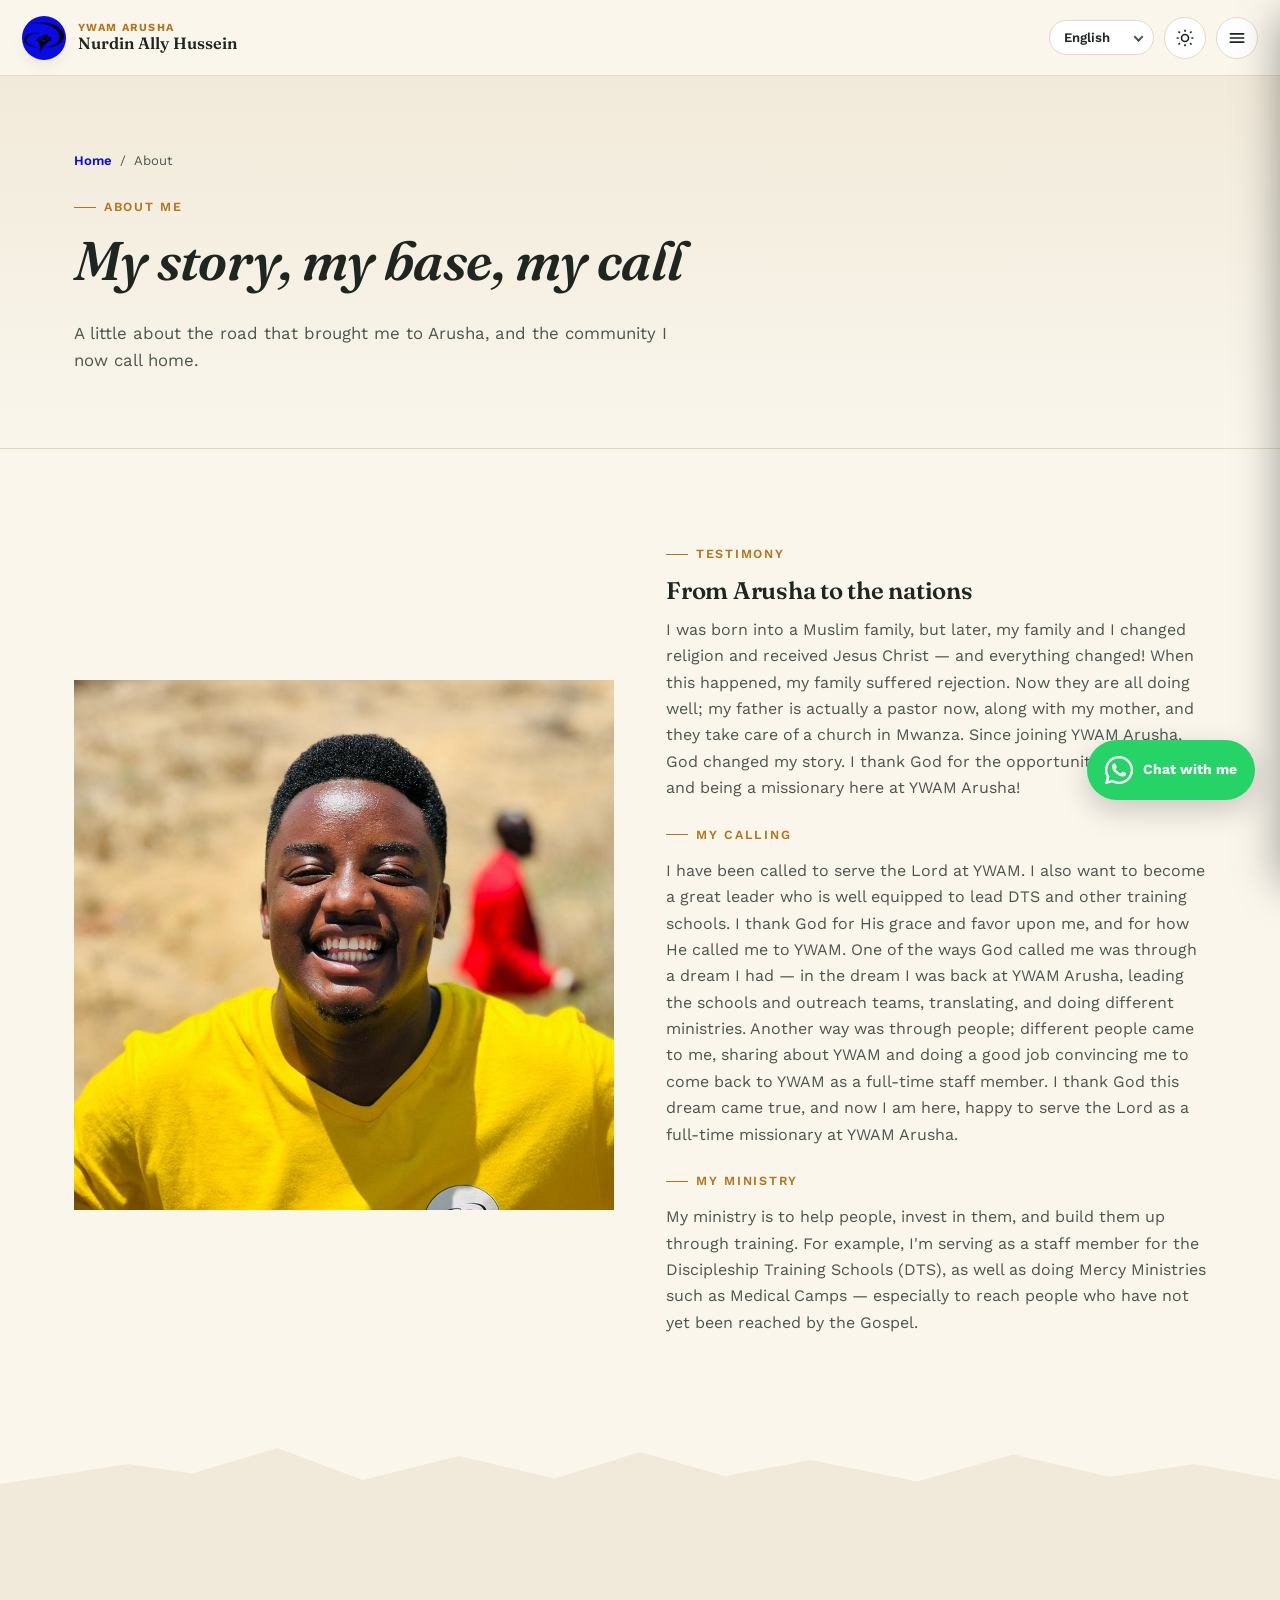
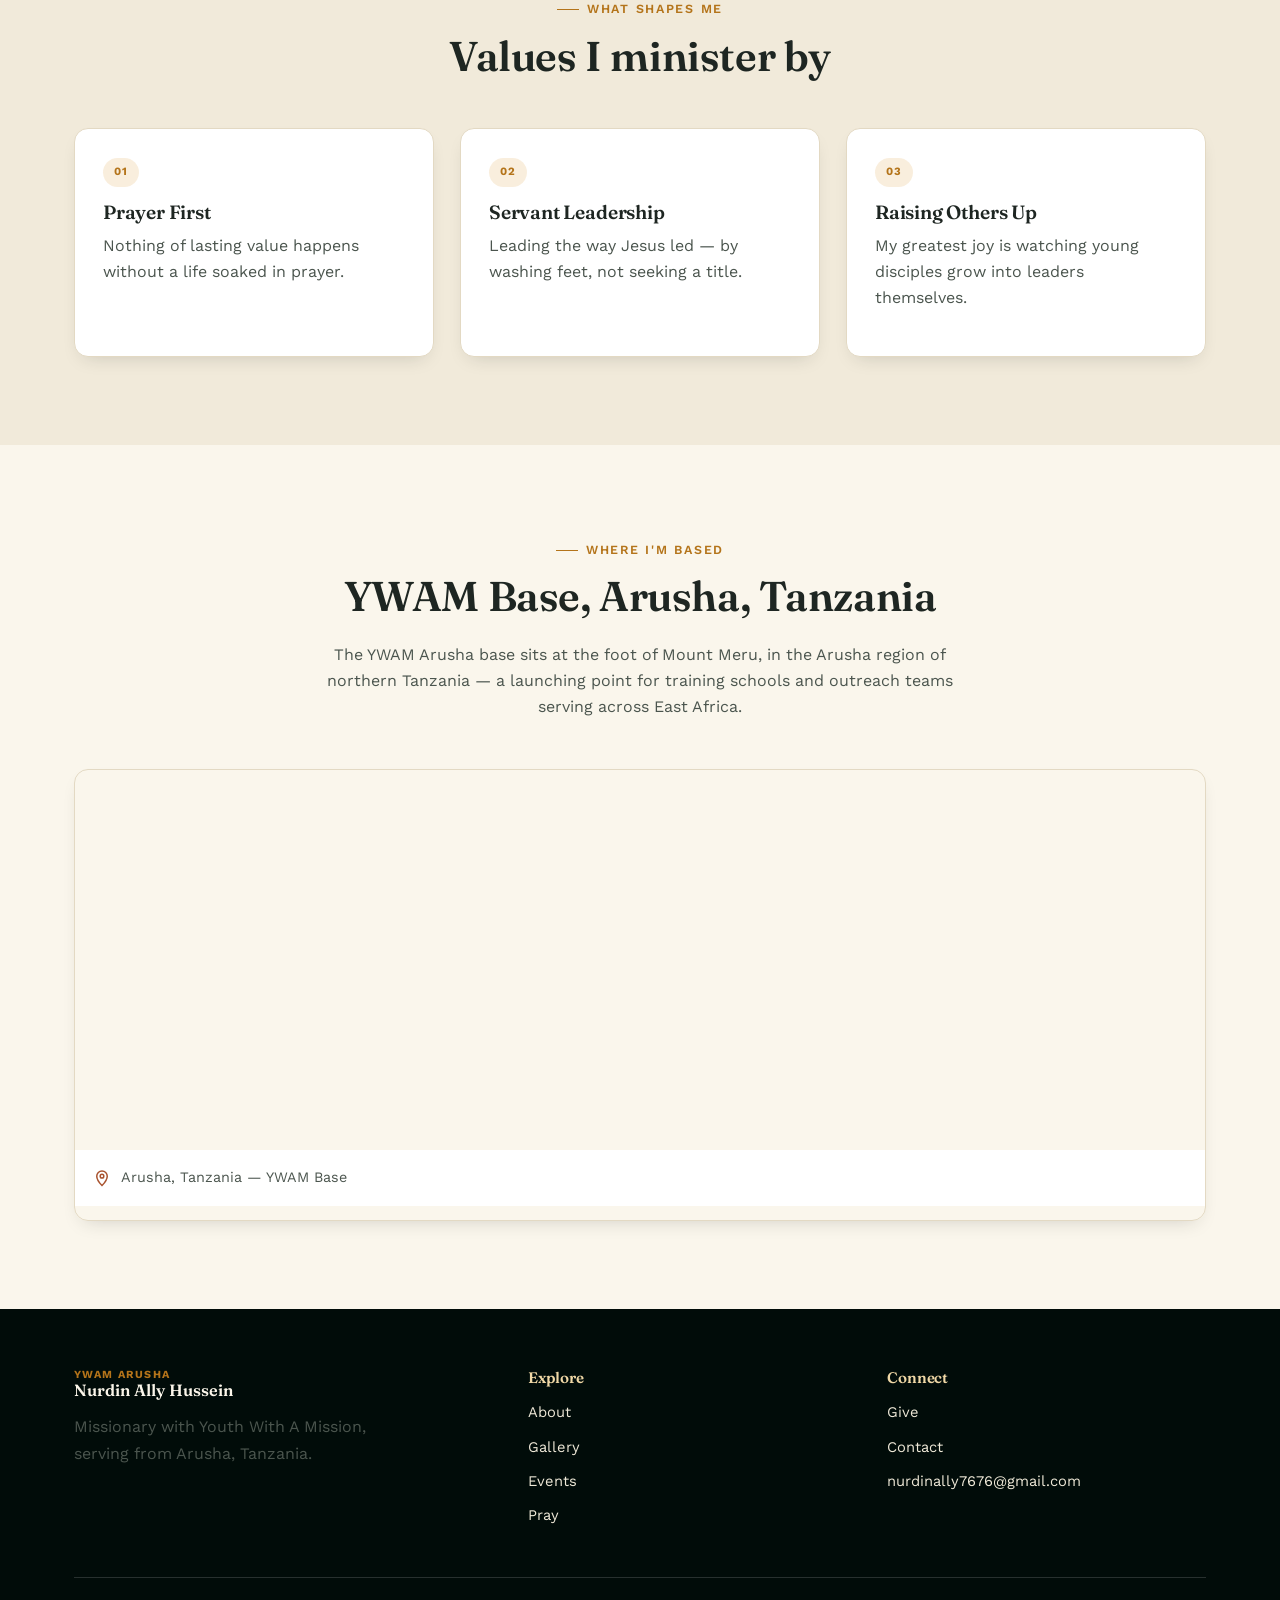
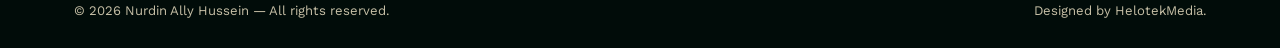
==== about.html @ 914a3eb5 "Add files via upload" ====
<!DOCTYPE html>
<html lang="en">
<head>
<meta charset="UTF-8" />
<meta name="viewport" content="width=device-width, initial-scale=1.0" />
<title>About | Nurdin Ally Hussein — YWAM Arusha</title>
<meta name="description" content="About Nurdin Ally Hussein — testimony, values, and the YWAM base in Arusha, Tanzania." />
<link rel="icon" href="data:image/svg+xml,<svg xmlns=%22http://www.w3.org/2000/svg%22 viewBox=%220 0 100 100%22><circle cx=%2250%22 cy=%2250%22 r=%2248%22 fill=%22%232F5D4F%22/></svg>">
<link rel="stylesheet" href="css/style.css" />
<link
    rel="stylesheet"
    href="https://cdnjs.cloudflare.com/ajax/libs/font-awesome/6.5.2/css/all.min.css"
/>
</head>
<body data-page="about">
<a href="#main" class="skip-link">Skip to content</a>

<header class="topbar">
  <div class="topbar__brand">
   <div class="topbar__logo">
    <img src="images/logo main.png" alt="YWAM Logo">
</div>
    <div class="topbar__brandtext">
      <span class="topbar__org" data-i18n="meta.org">YWAM Arusha</span>
      <span class="topbar__name">Nurdin Ally Hussein</span>
    </div>
  </div>
  <div class="topbar__actions">
    <div class="langselect">
      <select data-lang-select aria-label="Choose language">
        <option value="en">English</option>
        <option value="sw">Kiswahili</option>
        <option value="fr">Français</option>
        <option value="de">Deutsch</option>
        <option value="ko">한국어</option>
      </select>
    </div>
    <button class="iconbtn" data-theme-toggle type="button" aria-label="Toggle dark mode" aria-pressed="false">
      <svg class="icon-sun" viewBox="0 0 24 24" fill="none" stroke="currentColor" stroke-width="2"><circle cx="12" cy="12" r="4.2"/><path d="M12 2v2.4M12 19.6V22M4.2 4.2l1.7 1.7M18.1 18.1l1.7 1.7M2 12h2.4M19.6 12H22M4.2 19.8l1.7-1.7M18.1 5.9l1.7-1.7"/></svg>
      <svg class="icon-moon" viewBox="0 0 24 24" fill="none" stroke="currentColor" stroke-width="2"><path d="M20 14.5A8.5 8.5 0 1 1 9.5 4a6.8 6.8 0 0 0 10.5 10.5Z"/></svg>
    </button>
    <button class="iconbtn" data-drawer-open type="button" aria-label="Open menu">
      <svg viewBox="0 0 24 24" fill="none" stroke="currentColor" stroke-width="2" stroke-linecap="round"><path d="M4 7h16M4 12h16M4 17h16"/></svg>
    </button>
  </div>
</header>

<div class="overlay" data-overlay></div>
<nav class="drawer" data-drawer aria-label="Site navigation">
  <div class="drawer__head">
    <div class="topbar__brandtext">
      <span class="topbar__org" data-i18n="meta.org">YWAM Arusha</span>
      <span class="topbar__name">Nurdin Ally Hussein</span>
    </div>
    <button class="drawer__close" data-drawer-close type="button" aria-label="Close menu">
      <svg viewBox="0 0 24 24" fill="none" stroke="currentColor" stroke-width="2" stroke-linecap="round"><path d="M6 6l12 12M18 6L6 18"/></svg>
    </button>
  </div>
  <ul class="drawer__nav">
    <li><a href="index.html" data-nav-link="home"><span class="num">01</span><span data-i18n="nav.home">Home</span></a></li>
    <li><a href="about.html" data-nav-link="about"><span class="num">02</span><span data-i18n="nav.about">About</span></a></li>
    <li><a href="portfolio.html" data-nav-link="portfolio"><span class="num">03</span><span data-i18n="nav.portfolio">Gallery</span></a></li>
    <li><a href="events.html" data-nav-link="events"><span class="num">04</span><span data-i18n="nav.events">Events</span></a></li>
    <li><a href="pray.html" data-nav-link="pray"><span class="num">05</span><span data-i18n="nav.pray">Pray</span></a></li>
    <li><a href="give.html" data-nav-link="give"><span class="num">06</span><span data-i18n="nav.give">Give</span></a></li>
    <li><a href="contact.html" data-nav-link="contact"><span class="num">07</span><span data-i18n="nav.contact">Contact</span></a></li>
  </ul>
  <div class="drawer__foot">
    <p data-i18n="drawer.tagline">Youth With A Mission — Arusha, Tanzania</p>
    <div class="drawer__social">
      <a href="#" aria-label="Facebook"><svg viewBox="0 0 24 24" fill="none" stroke="currentColor" stroke-width="2"><path d="M15 8h-2a2 2 0 0 0-2 2v10M8 14h6"/></svg></a>
      <a href="#" aria-label="Instagram"><svg viewBox="0 0 24 24" fill="none" stroke="currentColor" stroke-width="2"><rect x="4" y="4" width="16" height="16" rx="4"/><circle cx="12" cy="12" r="3.5"/></svg></a>
      <a href="#" aria-label="YouTube"><svg viewBox="0 0 24 24" fill="none" stroke="currentColor" stroke-width="2"><rect x="3" y="6" width="18" height="12" rx="3"/><path d="M11 10l4 2-4 2z"/></svg></a>
    </div>
  </div>
</nav>

<main id="main">

  <section class="pagehero">
    <div class="container">
      <p class="crumbs"><a href="index.html" data-i18n="nav.home">Home</a> / <span data-i18n="nav.about">About</span></p>
      <p class="eyebrow" data-i18n="about.eyebrow">About Me</p>
      <h1 data-i18n="about.title">My story, my base, my call</h1>
      <p class="lede" data-i18n="about.lede">A little about the road that brought me to Arusha, and the community I now call home.</p>
    </div>
  </section>

  <section class="section">
    <div class="container grid-2">
      <div>
       <div class="image-container">

    <img
        src="images/nuru 1.jpg"
        alt="Nurdin Ally Hussein"
        class="profile-image"
    >

</div>
      </div>
      <div>
        <p class="eyebrow" data-i18n="about.bio.eyebrow">Testimony</p>
        <h2 data-i18n="about.bio.title">From Arusha to the nations</h2>
        <p data-i18n="about.bio.p1">I was born into a Muslim family, but later, my family and I changed religion and we received Jesus Christ, and everything changed! When this happened, my family suffered rejection. Now they are all doing well. My father is actually a pastor now along with my mother and they are taking care of the church in Mwanza. Since joining YWAM Arusha, God changed my story. I thank God for the opportunity of serving and being a missionary here at YWAM Arusha!.</p>
        <p class="eyebrow" data-i18n="about.bio.eyebrow2">My Calling</p>

        <p data-i18n="about.bio.p2">I have been called to serve the Lord at YWAM. I also want to become a great leader who is well equipped to lead DTS and other training schools. I thank God for his grace and favor upon me. I am so grateful for how God called me to YWAM. One of the ways that God called me was through a dream I had. In the dream, I was back at Ywam Arusha, leading the schools, and outreach teams, translating and also doing different ministries. Another way was through people. I had different people coming to me talking and sharing to me about YWAM and they did a good job convincing me to be back at YWAM and to be a full time Staff. I thank God that this dream came true and now I am here and am happy to serve the Lord and be as a fulltime Missionary here at Ywam Arusha</p>
         <p class="eyebrow" data-i18n="about.bio.eyebrow3">My Ministry</p>
        <p data-i18n="about.bio.p3">My ministry is to help people, invest, and build people up through training. For example, I'm serving as a Staff member for the Discipleship Training Schools (DTS), as well as doing Mercy Ministries, such as Medical Camps, especially to reach people who have not yet been reached by the Gospel.</p>
      </div>
    </div>
  </section>

  <svg class="ridge-divider" viewBox="0 0 1200 80" preserveAspectRatio="none" aria-hidden="true"><path d="M0,80 L0,55 L120,30 L180,42 L260,10 L340,50 L430,20 L520,48 L600,15 L680,45 L760,25 L860,52 L950,18 L1040,46 L1120,30 L1200,50 L1200,80 Z"/></svg>

  <section class="section section--soft">
    <div class="container">
      <div class="section__head center">
        <p class="eyebrow" data-i18n="about.values.eyebrow">What Shapes Me</p>
        <h2 data-i18n="about.values.title">Values I minister by</h2>
      </div>
      <div class="grid-3">
        <div class="card">
          <span class="tag">01</span>
          <h3 data-i18n="about.v1.title">Prayer First</h3>
          <p data-i18n="about.v1.body">Nothing of lasting value happens without a life soaked in prayer.</p>
        </div>
        <div class="card">
          <span class="tag">02</span>
          <h3 data-i18n="about.v2.title">Servant Leadership</h3>
          <p data-i18n="about.v2.body">Leading the way Jesus led — by washing feet, not seeking a title.</p>
        </div>
        <div class="card">
          <span class="tag">03</span>
          <h3 data-i18n="about.v3.title">Raising Others Up</h3>
          <p data-i18n="about.v3.body">My greatest joy is watching young disciples grow into leaders themselves.</p>
        </div>
      </div>
    </div>
  </section>

  <section class="section">
    <div class="container">
      <div class="section__head center">
        <p class="eyebrow" data-i18n="about.base.eyebrow">Where I'm Based</p>
        <h2 data-i18n="about.base.title">YWAM Base, Arusha, Tanzania</h2>
        <p data-i18n="about.base.body" style="max-width:640px;margin:0 auto;">The YWAM Arusha base sits at the foot of Mount Meru, in the Arusha region of northern Tanzania.</p>
      </div>
      <div class="map-wrap">
        <iframe
          title="YWAM Base, Arusha, Tanzania"
          src="https://www.google.com/maps?q=YWAM+Base+Arusha+Tanzania&output=embed"
          loading="lazy"
          referrerpolicy="no-referrer-when-downgrade">
        </iframe>
        <p class="map-caption">
          <svg viewBox="0 0 24 24" fill="none" stroke="currentColor" stroke-width="2"><path d="M12 22s7-7.2 7-12.5A7 7 0 0 0 5 9.5C5 14.8 12 22 12 22Z"/><circle cx="12" cy="9.5" r="2.4"/></svg>
          <span data-i18n="about.map.caption">Arusha, Tanzania — YWAM Base</span>
        </p>
      </div>
    </div>
  </section>

</main>

<footer class="sitefooter">
  <div class="container">
    <div class="footer-grid">
      <div>
        <div class="topbar__brandtext" style="margin-bottom:14px;">
          <span class="topbar__org" data-i18n="meta.org">YWAM Arusha</span>
          <span class="topbar__name" style="color:#FBF6EA;">Nurdin Ally Hussein</span>
        </div>
        <p data-i18n="footer.about" style="max-width:340px;">Missionary with Youth With A Mission, serving from Arusha, Tanzania.</p>
      </div>
      <div>
        <h4 data-i18n="footer.explore">Explore</h4>
        <ul>
          <li><a href="about.html" data-i18n="nav.about">About</a></li>
          <li><a href="portfolio.html" data-i18n="nav.portfolio">Gallery</a></li>
          <li><a href="events.html" data-i18n="nav.events">Events</a></li>
          <li><a href="pray.html" data-i18n="nav.pray">Pray</a></li>
        </ul>
      </div>
      <div>
        <h4 data-i18n="footer.connect">Connect</h4>
        <ul>
          <li><a href="give.html" data-i18n="nav.give">Give</a></li>
          <li><a href="contact.html" data-i18n="nav.contact">Contact</a></li>
          <li><a href="mailto:hello@nurdinallyhusin.org">nurdinally7676@gmail.com</a></li>
        </ul>
      </div>
    </div>
    <div class="footer-bottom">
      <span>&copy; <span data-year>2026</span> Nurdin Ally Hussein — <span data-i18n="footer.rights">All rights reserved.</span></span>
      <span data-i18n="footer.made">Designed by HelotekMedia.</span>
    </div>
  </div>
</footer>

<script src="js/translations.js"></script>
<script src="js/main.js"></script>

<a
    href="https://wa.me/255694170423?text=Hello%20Nurdin%20Ally%20Hussein.%20I%20would%20like%20to%20learn%20more%20about%20your%20mission."
    class="whatsapp-float"
    target="_blank"
    aria-label="Chat on WhatsApp"
>
    <i class="fa-brands fa-whatsapp"></i>

    <span class="whatsapp-text">
        Chat with me
    </span>
</a>
<script>
(function(){if(!window.chatbase||window.chatbase("getState")!=="initialized"){window.chatbase=(...arguments)=>{if(!window.chatbase.q){window.chatbase.q=[]}window.chatbase.q.push(arguments)};window.chatbase=new Proxy(window.chatbase,{get(target,prop){if(prop==="q"){return target.q}return(...args)=>target(prop,...args)}})}const onLoad=function(){const script=document.createElement("script");script.src="https://www.chatbase.co/embed.min.js";script.id="O1oqL0hV6N9e6ApIXFQsH";script.domain="www.chatbase.co";document.body.appendChild(script)};if(document.readyState==="complete"){onLoad()}else{window.addEventListener("load",onLoad)}})();
</script>
</body>
</html>
---- css/style.css ----
/* =========================================================
   Nurdin Ally Husin — YWAM Arusha
   Design tokens: dawn-over-Meru palette, Fraunces + Work Sans
   Signature element: Mt Meru ridge-line divider & sunrise arc
   ========================================================= */

@import url('https://fonts.googleapis.com/css2?family=Fraunces:ital,opsz,wght@0,9..144,300;0,9..144,400;0,9..144,500;0,9..144,600;0,9..144,700;1,9..144,400;1,9..144,500&family=Work+Sans:wght@300;400;500;600;700&display=swap');

:root{
  /* --- color tokens (light / "daybreak") --- */
  --color-bg:            #FAF6EC;
  --color-bg-soft:       #F1EADA;
  --color-surface:       #FFFFFF;
  --color-ink:           #1E2622;
  --color-ink-soft:      #4B554E;
  --color-border:        #E3D9C3;

  --accent-gold:         #D6952E;
  --accent-gold-deep:    #B4741A;
  --accent-forest:       #0a0ae4;
  --accent-forest-deep:  #010c09;
  --accent-sky:          #3B6E8F;
  --accent-clay:         #A9532F;

  --shadow-soft: 0 12px 30px -12px rgba(30,38,34,0.18);
  --shadow-card: 0 8px 20px -10px rgba(30,38,34,0.22);

  --font-display: 'Fraunces', 'Georgia', serif;
  --font-body: 'Work Sans', -apple-system, BlinkMacSystemFont, 'Segoe UI', sans-serif;

  --radius-sm: 6px;
  --radius-md: 14px;
  --radius-lg: 28px;

  --nav-height: 76px;
  --drawer-width: 320px;

  color-scheme: light;
}

html.dark{
  --color-bg:            #10171A;
  --color-bg-soft:       #16201F;
  --color-surface:       #1B2523;
  --color-ink:           #EDE9DC;
  --color-ink-soft:      #B7C0B7;
  --color-border:        #2B3532;

  --accent-gold:         #E6A83D;
  --accent-gold-deep:    #F0BE63;
  --accent-forest:       #6FA98F;
  --accent-forest-deep:  #8FC3AA;
  --accent-sky:          #6FA0BE;
  --accent-clay:         #CB7C55;

  --shadow-soft: 0 16px 34px -14px rgba(0,0,0,0.55);
  --shadow-card: 0 10px 22px -12px rgba(0,0,0,0.55);

  color-scheme: dark;
}

*,*::before,*::after{ box-sizing:border-box; }
html{ scroll-behavior:smooth; }
body{
  margin:0;
  background:var(--color-bg);
  color:var(--color-ink);
  font-family:var(--font-body);
  font-size:16px;
  line-height:1.65;
  -webkit-font-smoothing:antialiased;
  transition:background .35s ease, color .35s ease;
  overflow-x:hidden;
}
img{ max-width:100%; display:block; }
a{ color:inherit; text-decoration:none; }
h1,h2,h3,h4{
  font-family:var(--font-display);
  font-weight:600;
  line-height:1.15;
  margin:0 0 .5em;
  letter-spacing:-0.01em;
}
p{ margin:0 0 1em; color:var(--color-ink-soft); }
ul{ margin:0; padding:0; list-style:none; }
button{ font-family:inherit; cursor:pointer; }
input,textarea,select{ font-family:inherit; }

:focus-visible{
  outline:3px solid var(--accent-gold);
  outline-offset:3px;
  border-radius:4px;
}

.container{
  width:100%;
  max-width:1180px;
  margin:0 auto;
  padding:0 24px;
}

.eyebrow{
  display:inline-flex;
  align-items:center;
  gap:8px;
  font-family:var(--font-body);
  font-size:.78rem;
  font-weight:600;
  letter-spacing:.14em;
  text-transform:uppercase;
  color:var(--accent-gold-deep);
}
.eyebrow::before{
  content:"";
  width:22px; height:1px;
  background:var(--accent-gold-deep);
  display:inline-block;
}

/* =========================================================
   Ridge-line signature motif (Mt Meru silhouette)
   Used as a section divider throughout the site
   ========================================================= */
.ridge-divider{
  width:100%;
  height:64px;
  display:block;
  color:var(--color-bg-soft);
  transition:color .35s ease;
}
.ridge-divider path{ fill:currentColor; }
.ridge-divider.flip{ transform:scaleY(-1); }

/* =========================================================
   Top bar
   ========================================================= */
.topbar{
  position:sticky;
  top:0;
  z-index:40;
  height:var(--nav-height);
  display:flex;
  align-items:center;
  justify-content:space-between;
  padding:0 22px;
  background:color-mix(in srgb, var(--color-bg) 88%, transparent);
  backdrop-filter:blur(10px);
  border-bottom:1px solid var(--color-border);
}
.topbar__brand{
  display:flex;
  align-items:center;
  gap:12px;
  min-width:0;
}
.topbar__logo{
  width:44px; height:44px;
  border-radius:50%;
  background:var(--accent-forest);
  display:flex; align-items:center; justify-content:center;
  flex:none;
  box-shadow:var(--shadow-card);
}
.topbar__logo img{
    width:100%;
    height:100%;
    object-fit:contain;
}
.topbar__brandtext{
  display:flex;
  flex-direction:column;
  line-height:1.15;
  min-width:0;
}
.topbar__org{
  font-size:.68rem;
  font-weight:700;
  letter-spacing:.12em;
  text-transform:uppercase;
  color:var(--accent-gold-deep);
}
.topbar__name{
  font-family:var(--font-display);
  font-size:1.02rem;
  font-weight:600;
  white-space:nowrap;
  overflow:hidden;
  text-overflow:ellipsis;
}
.topbar__actions{
  display:flex;
  align-items:center;
  gap:10px;
}
.iconbtn{
  width:42px; height:42px;
  border-radius:50%;
  border:1px solid var(--color-border);
  background:var(--color-surface);
  display:flex; align-items:center; justify-content:center;
  color:var(--color-ink);
  transition:background .2s ease, transform .2s ease;
}
.iconbtn:hover{ background:var(--color-bg-soft); transform:translateY(-1px); }
.iconbtn svg{ width:20px; height:20px; }
.iconbtn .icon-moon{ display:none; }
html.dark .iconbtn .icon-sun{ display:none; }
html.dark .iconbtn .icon-moon{ display:block; }

.langselect{
  position:relative;
}
.langselect select{
  appearance:none;
  background:var(--color-surface);
  border:1px solid var(--color-border);
  color:var(--color-ink);
  padding:9px 30px 9px 14px;
  border-radius:999px;
  font-size:.82rem;
  font-weight:600;
}
.langselect::after{
  content:"";
  position:absolute;
  right:12px; top:50%;
  width:7px; height:7px;
  border-right:2px solid var(--color-ink-soft);
  border-bottom:2px solid var(--color-ink-soft);
  transform:translateY(-65%) rotate(45deg);
  pointer-events:none;
}

/* =========================================================
   Side drawer navigation
   ========================================================= */
.overlay{
  position:fixed; inset:0;
  background:rgba(16,23,26,.55);
  opacity:0; pointer-events:none;
  transition:opacity .3s ease;
  z-index:45;
}
.overlay.is-open{ opacity:1; pointer-events:auto; }

.drawer{
  position:fixed;
  top:0; bottom:0; right:0;
  width:min(var(--drawer-width), 86vw);
  background:var(--color-surface);
  z-index:50;
  transform:translateX(100%);
  transition:transform .38s cubic-bezier(.2,.9,.25,1);
  display:flex;
  flex-direction:column;
  box-shadow:-18px 0 40px -16px rgba(0,0,0,.35);
}
.drawer.is-open{ transform:translateX(0); }

.drawer__head{
  display:flex; align-items:center; justify-content:space-between;
  padding:20px 22px;
  border-bottom:1px solid var(--color-border);
}
.drawer__close{
  width:38px; height:38px;
  border-radius:50%;
  border:1px solid var(--color-border);
  background:transparent;
  display:flex; align-items:center; justify-content:center;
  color:var(--color-ink);
}
.drawer__nav{
  padding:14px 10px;
  overflow-y:auto;
  flex:1;
}
.drawer__nav a{
  display:flex;
  align-items:baseline;
  gap:12px;
  padding:14px 16px;
  border-radius:var(--radius-sm);
  font-family:var(--font-display);
  font-size:1.15rem;
  font-weight:500;
  color:var(--color-ink);
  transition:background .2s ease, color .2s ease, padding-left .2s ease;
}
.drawer__nav a .num{
  font-family:var(--font-body);
  font-size:.72rem;
  color:var(--accent-gold-deep);
  font-weight:700;
}
.drawer__nav a:hover,
.drawer__nav a.active{
  background:var(--color-bg-soft);
  padding-left:22px;
}
.drawer__nav a.active{ color:var(--accent-forest); }
.drawer__foot{
  padding:20px 22px 26px;
  border-top:1px solid var(--color-border);
  font-size:.85rem;
  color:var(--color-ink-soft);
}
.drawer__social{
  display:flex; gap:10px; margin-top:12px;
}
.drawer__social a{
  width:36px; height:36px;
  border-radius:50%;
  border:1px solid var(--color-border);
  display:flex; align-items:center; justify-content:center;
}
.drawer__social svg{ width:16px; height:16px; }

/* =========================================================
   Hero (home)
   ========================================================= */
.hero{
  position:relative;
  min-height:88vh;
  display:flex;
  align-items:flex-end;
  overflow:hidden;
  background:var(--accent-forest-deep);
}
.hero__slider{
  position:absolute; inset:0;
}
.hero__slide {
  position: absolute;
  inset: 0;
  opacity: 0;
  transition: opacity 0.8s ease;
}

.hero__slide.is-active {
  opacity: 1;
}

.hero__image {
  width: 100%;
  height: 100%;
  object-fit: cover;
  display: block;
}
.hero__scrim{
  position:absolute; inset:0;
  background:
    linear-gradient(180deg, rgba(16,23,20,.15) 0%, rgba(16,23,20,.35) 45%, rgba(13,18,16,.86) 100%);
  z-index:1;
}
.hero__sun{
  position:absolute;
  left:50%; top:18%;
  width:340px; height:340px;
  transform:translateX(-50%);
  border-radius:50%;
  background:radial-gradient(circle, rgba(230,168,61,.55) 0%, rgba(230,168,61,0) 70%);
  z-index:1;
  pointer-events:none;
}
.hero__content{
  position:relative;
  z-index:2;
  width:100%;
  padding:120px 24px 74px;
  text-align:center;
  color:#FBF6EA;
}
.hero__welcome{
  font-size:.9rem;
  letter-spacing:.16em;
  text-transform:uppercase;
  font-weight:600;
  color:#F0D8A6;
  margin-bottom:10px;
}
.hero__name{
  font-family:var(--font-display);
  font-size:clamp(1.7rem, 4vw, 2.6rem);
  font-weight:500;
  margin-bottom:22px;
  color:#FBF6EA;
}
.hero__title{
  font-family:var(--font-display);
  font-weight:600;
  font-style:italic;
  font-size:clamp(2.5rem, 7vw, 5.2rem);
  max-width:900px;
  margin:0 auto 26px;
  color:#FFFDF6;
  text-shadow:0 6px 30px rgba(0,0,0,.35);
}
.hero__sub{
  max-width:560px;
  margin:0 auto 34px;
  color:#E7E1CF;
  font-size:1.02rem;
}
.hero__ctas{
  display:flex; gap:14px; justify-content:center; flex-wrap:wrap;
}
.hero__dots{
  position:absolute;
  bottom:28px; left:50%;
  transform:translateX(-50%);
  z-index:3;
  display:flex; gap:9px;
}
.hero__dots button{
  width:9px; height:9px;
  border-radius:50%;
  border:1px solid rgba(255,255,255,.7);
  background:transparent;
  padding:0;
}
.hero__dots button.is-active{ background:var(--accent-gold); border-color:var(--accent-gold); }
.hero__arrows{ position:absolute; inset:0; z-index:3; pointer-events:none; }
.hero__arrow{
  position:absolute; top:50%; transform:translateY(-50%);
  pointer-events:auto;
  width:46px; height:46px;
  border-radius:50%;
  border:1px solid rgba(255,255,255,.5);
  background:rgba(16,23,20,.25);
  color:#fff;
  display:flex; align-items:center; justify-content:center;
}
.hero__arrow.prev{ left:20px; }
.hero__arrow.next{ right:20px; }

/* placeholder photo blocks (swap with real <img> later) */
.ph{
  position:relative;
  display:flex; align-items:flex-end;
  background:linear-gradient(150deg, var(--accent-forest) 0%, var(--accent-forest-deep) 55%, #12211C 100%);
}
.ph--1{ background:linear-gradient(150deg,#3A6A57 0%,#1E4237 60%,#0F1E19 100%); }
.ph--2{ background:linear-gradient(150deg,#4A7A62 0%,#2F5D4F 55%,#12241E 100%); }
.ph--3{ background:linear-gradient(150deg,#5C8B6B 0%,#274B3E 60%,#0F1E19 100%); }
.ph__label{
  position:relative; z-index:2;
  margin:0 0 14px 18px;
  font-size:.72rem;
  letter-spacing:.08em;
  text-transform:uppercase;
  color:rgba(255,255,255,.75);
  border:1px solid rgba(255,255,255,.35);
  padding:6px 12px;
  border-radius:999px;
  background:rgba(0,0,0,.15);
}
.ph::after{
  content:"";
  position:absolute; inset:0;
  background:
    radial-gradient(circle at 20% 30%, rgba(255,255,255,.08), transparent 45%),
    radial-gradient(circle at 80% 75%, rgba(255,255,255,.06), transparent 40%);
}

/* =========================================================
   Buttons
   ========================================================= */
.btn{
  display:inline-flex;
  align-items:center;
  gap:9px;
  padding:14px 26px;
  border-radius:999px;
  font-weight:600;
  font-size:.94rem;
  border:1px solid transparent;
  transition:transform .2s ease, box-shadow .2s ease, background .2s ease;
}
.btn:hover{ transform:translateY(-2px); }
.btn-primary{
  background:var(--accent-gold);
  color:#241804;
  box-shadow:var(--shadow-card);
}
.btn-primary:hover{ background:var(--accent-gold-deep); }
.btn-ghost{
  background:rgba(255,255,255,.08);
  color:#fff;
  border-color:rgba(255,255,255,.45);
}
.btn-ghost:hover{ background:rgba(255,255,255,.18); }
.btn-outline{
  background:transparent;
  border-color:var(--accent-forest);
  color:var(--accent-forest);
}
html.dark .btn-outline{ color:var(--accent-forest-deep); border-color:var(--accent-forest-deep); }
.btn-outline:hover{ background:var(--accent-forest); color:#fff; }
.btn-block{ width:100%; justify-content:center; }

/* =========================================================
   Sections (shared)
   ========================================================= */
section{ position:relative; }
.section{ padding:88px 0; }
.section--soft{ background:var(--color-bg-soft); }
.section__head{
  max-width:640px;
  margin-bottom:48px;
}
.section__head.center{ margin-left:auto; margin-right:auto; text-align:center; }
.section__head h2{ font-size:clamp(1.8rem,3.4vw,2.6rem); }

/* Page hero (inner pages) */
.pagehero{
  padding:74px 0 56px;
  background:
    linear-gradient(180deg, var(--color-bg-soft), var(--color-bg));
  border-bottom:1px solid var(--color-border);
}
.pagehero h1{ font-size:clamp(2.2rem,5vw,3.4rem); font-style:italic; }
.pagehero .lede{ max-width:620px; font-size:1.05rem; }
.crumbs{
  display:flex; gap:8px; align-items:center;
  font-size:.82rem;
  color:var(--color-ink-soft);
  margin-bottom:18px;
}
.crumbs a{ color:var(--accent-forest); font-weight:600; }
html.dark .crumbs a{ color:var(--accent-forest-deep); }

/* Intro / grid columns */
.grid-2{ display:grid; grid-template-columns:1fr 1fr; gap:52px; align-items:center; }
.grid-3{ display:grid; grid-template-columns:repeat(3,1fr); gap:26px; }
.stat{
  padding:24px;
  background:var(--color-surface);
  border:1px solid var(--color-border);
  border-radius:var(--radius-md);
}
.stat b{
  display:block;
  font-family:var(--font-display);
  font-size:2.1rem;
  color:var(--accent-forest);
}
html.dark .stat b{ color:var(--accent-forest-deep); }
.stat span{ font-size:.85rem; color:var(--color-ink-soft); }

/* Cards (events / values / ministry) */
.card{
  background:var(--color-surface);
  border:1px solid var(--color-border);
  border-radius:var(--radius-md);
  padding:28px;
  box-shadow:var(--shadow-card);
  height:100%;
}
.card h3{ font-size:1.2rem; }
.card .tag{
  display:inline-block;
  font-size:.7rem;
  font-weight:700;
  letter-spacing:.08em;
  text-transform:uppercase;
  color:var(--accent-gold-deep);
  background:color-mix(in srgb, var(--accent-gold) 16%, transparent);
  padding:5px 11px;
  border-radius:999px;
  margin-bottom:14px;
}

/* Gallery */
/* Gallery */

.gallery,
.hidden-gallery {
    display: grid;
    grid-template-columns: repeat(auto-fill, minmax(280px, 1fr));
    gap: 20px;
    margin-top: 30px;
}

.hidden-gallery {
    display: none;
}

.gallery__item {
    overflow: hidden;
    border-radius: 16px;
    background: #f5f5f5;
    min-height: 250px;
}

.gallery__item.wide {
    grid-column: span 2;
}

.gallery__item img {
    display: block;
    width: 100%;
    height: 300px;
    object-fit: cover;
    cursor: pointer;
    transition: transform .3s ease;
}

.gallery__item img:hover {
    transform: scale(1.05);
}

/* View more button */

.gallery-btn {
    text-align: center;
    margin: 40px 0;
}

/* Links section */

.gallery-links {
    margin: 50px 0;
    text-align: center;
}

.gallery-links h3 {
    margin-bottom: 20px;
}

.gallery-links a {
    display: block;
    margin: 10px 0;
    text-decoration: none;
}

/* Lightbox */

.lightbox {
    display: none;
    position: fixed;
    inset: 0;
    background: rgba(0, 0, 0, .9);
    z-index: 9999;
}

.lightbox img {
    max-width: 90%;
    max-height: 80%;
    position: absolute;
    top: 50%;
    left: 50%;
    transform: translate(-50%, -50%);
}

.close-lightbox {
    position: absolute;
    top: 20px;
    right: 30px;
    font-size: 40px;
    color: white;
    cursor: pointer;
}

#downloadImage {
    position: absolute;
    bottom: 30px;
    left: 50%;
    transform: translateX(-50%);
    padding: 12px 24px;
    background: white;
    border-radius: 8px;
    text-decoration: none;
}

/* Mobile */

@media (max-width: 768px) {

    .gallery,
    .hidden-gallery {
        grid-template-columns: 1fr;
    }

    .gallery__item.wide {
        grid-column: span 1;
    }

    .gallery__item img {
        height: 250px;
    }
}
/* Events list */
.event{
  display:flex;
  gap:22px;
  padding:24px 0;
  border-bottom:1px solid var(--color-border);
}
.event:last-child{ border-bottom:none; }
.event__date{
  flex:none;
  width:82px; height:82px;
  border-radius:var(--radius-sm);
  background:var(--accent-forest);
  color:#fff;
  display:flex; flex-direction:column; align-items:center; justify-content:center;
}
.event__date b{ font-family:var(--font-display); font-size:1.5rem; line-height:1; }
.event__date span{ font-size:.7rem; text-transform:uppercase; letter-spacing:.06em; }
.event__body h3{ margin-bottom:6px; font-size:1.15rem; }
.event__meta{
  display:flex; gap:16px; flex-wrap:wrap;
  font-size:.85rem; color:var(--color-ink-soft);
  margin-bottom:8px;
}
.event__meta span{ display:inline-flex; align-items:center; gap:6px; }

/* Prayer points */
.prayer-list{ display:grid; gap:16px; }
.prayer-item{
  display:flex; gap:16px;
  padding:20px;
  background:var(--color-surface);
  border:1px solid var(--color-border);
  border-left:4px solid var(--accent-forest);
  border-radius:var(--radius-sm);
}
.prayer-item h4{ margin-bottom:4px; font-size:1.02rem; }
.prayer-item p{ margin:0; font-size:.94rem; }

/* Give */
.give-grid{ display:grid; grid-template-columns:repeat(3,1fr); gap:22px; }
.give-method{
  padding:26px;
  border-radius:var(--radius-md);
  background:var(--color-surface);
  border:1px solid var(--color-border);
  text-align:center;
}
.give-method .icon{
  width:54px; height:54px; margin:0 auto 16px;
  border-radius:50%;
  background:var(--color-bg-soft);
  display:flex; align-items:center; justify-content:center;
}
.give-method .icon svg{ width:26px; height:26px; color:var(--accent-forest); }
.give-method dl{ margin:14px 0 0; text-align:left; font-size:.88rem; }
.give-method dt{ font-weight:600; color:var(--color-ink); margin-top:8px; }
.give-method dd{ margin:0; color:var(--color-ink-soft); }

/* Forms */
.form-grid{ display:grid; gap:18px; }
.form-row{ display:grid; grid-template-columns:1fr 1fr; gap:18px; }
.field label{
  display:block;
  font-size:.82rem;
  font-weight:600;
  margin-bottom:7px;
  color:var(--color-ink-soft);
}
.field input,
.field textarea,
.field select{
  width:100%;
  padding:13px 15px;
  border-radius:var(--radius-sm);
  border:1px solid var(--color-border);
  background:var(--color-surface);
  color:var(--color-ink);
}
.field textarea{ resize:vertical; min-height:130px; }
.form-note{
  font-size:.82rem;
  color:var(--color-ink-soft);
  margin-top:10px;
}

/* Map */
.map-wrap{
  border-radius:var(--radius-md);
  overflow:hidden;
  border:1px solid var(--color-border);
  box-shadow:var(--shadow-card);
}
.map-wrap iframe{ width:100%; height:380px; border:0; display:block; }
.map-caption{
  display:flex; align-items:center; gap:10px;
  padding:16px 18px;
  background:var(--color-surface);
  font-size:.9rem;
}
.map-caption svg{ width:18px; height:18px; color:var(--accent-clay); flex:none; }

/* Contact info list */
.info-list{ display:grid; gap:18px; }
.info-list li{
  display:flex; gap:14px; align-items:flex-start;
  font-size:.95rem;
}
.info-list .ico{
  width:38px; height:38px; flex:none;
  border-radius:50%;
  background:var(--color-bg-soft);
  display:flex; align-items:center; justify-content:center;
}
.info-list .ico svg{ width:18px; height:18px; color:var(--accent-forest); }

/* Footer */
.sitefooter{
  background:var(--accent-forest-deep);
  color:#EFE9D8;
  padding:60px 0 26px;
}
.sitefooter a{ color:#EFE9D8; }
.footer-grid{
  display:grid;
  grid-template-columns:1.3fr 1fr 1fr;
  gap:40px;
  margin-bottom:40px;
}
.footer-grid h4{ color:#F0D8A6; font-size:.95rem; margin-bottom:14px; }
.footer-grid li{ margin-bottom:10px; font-size:.92rem; color:#D9D2BC; }
.footer-bottom{
  border-top:1px solid rgba(255,255,255,.15);
  padding-top:22px;
  display:flex; justify-content:space-between; flex-wrap:wrap; gap:10px;
  font-size:.82rem; color:#C6BFA6;
}

/* Verse strip */
.verse{
  text-align:center;
  padding:70px 24px;
  background:var(--color-bg-soft);
}
.verse blockquote{
  font-family:var(--font-display);
  font-style:italic;
  font-size:clamp(1.3rem,2.6vw,1.9rem);
  max-width:760px;
  margin:0 auto 14px;
  color:var(--color-ink);
}
.verse cite{ font-size:.85rem; color:var(--accent-gold-deep); font-weight:600; }

/* Skip link */
.skip-link{
  position:absolute; left:-999px; top:0;
  background:var(--accent-gold); color:#241804;
  padding:10px 16px; z-index:100;
}
.skip-link:focus{ left:16px; top:16px; }

/* =========================================================
   Responsive
   ========================================================= */
@media (max-width: 920px){
  .grid-2{ grid-template-columns:1fr; gap:32px; }
  .grid-3{ grid-template-columns:1fr 1fr; }
  .footer-grid{ grid-template-columns:1fr 1fr; }
  .give-grid{ grid-template-columns:1fr; }
}
@media (max-width: 720px){
  .topbar__org{ display:none; }
  .gallery{ grid-template-columns:1fr 1fr; }
  .form-row{ grid-template-columns:1fr; }
  .footer-grid{ grid-template-columns:1fr; }
  .grid-3{ grid-template-columns:1fr; }
  .hero__content{ padding:100px 18px 60px; }
  .hero{ min-height:94vh; }
  .event{ flex-direction:column; }
  .event__date{ width:66px; height:66px; }
}
@media (max-width: 480px){
  .gallery{ grid-template-columns:1fr 1fr; }
  .container{ padding:0 18px; }
}

@media (prefers-reduced-motion: reduce){
  *{ animation-duration:.001ms !important; transition-duration:.001ms !important; }
  html{ scroll-behavior:auto; }
}
.hidden-gallery {
  display: none;
  margin-top: 20px;
  grid-template-columns: repeat(auto-fill, minmax(280px, 1fr));
  gap: 20px;
}

.gallery-btn {
  text-align: center;
  margin-top: 40px;
}

.gallery-links {
  margin-top: 60px;
  text-align: center;
}

.gallery-links a {
  display: block;
  margin: 12px 0;
}

.gallery__item img {
  width: 100%;
  height: 100%;
  object-fit: cover;
  cursor: pointer;
}

.lightbox {
  display: none;
  position: fixed;
  inset: 0;
  background: rgba(0, 0, 0, 0.9);
  z-index: 9999;
}

.lightbox img {
  max-width: 90%;
  max-height: 80%;
  position: absolute;
  inset: 0;
  margin: auto;
}

.close-lightbox {
  position: absolute;
  top: 20px;
  right: 35px;
  font-size: 40px;
  color: white;
  cursor: pointer;
}

#downloadImage {
  position: absolute;
  bottom: 40px;
  left: 50%;
  transform: translateX(-50%);
  background: white;
  padding: 12px 20px;
  text-decoration: none;
  border-radius: 8px;
}
.whatsapp-float {
    position: fixed;
    right: 25px;
    bottom: 100px;

    display: flex;
    align-items: center;
    gap: 10px;

    padding: 14px 18px;

    border-radius: 50px;

    background: #25d366;

    color: #ffffff;

    text-decoration: none;

    box-shadow: 0 10px 30px rgba(0, 0, 0, 0.2);

    z-index: 9999;

    transition: all 0.3s ease;
}

.whatsapp-float:hover {
    transform: translateY(-5px);
    box-shadow: 0 15px 40px rgba(0, 0, 0, 0.3);
}

.whatsapp-float i {
    font-size: 32px;
}

.whatsapp-text {
    font-size: 14px;
    font-weight: 700;
    white-space: nowrap;
}

@media (max-width: 768px) {
    .whatsapp-text {
        display: none;
    }

    .whatsapp-float {
        width: 65px;
        height: 65px;

        padding: 0;

        justify-content: center;

        border-radius: 50%;
    }

    .whatsapp-float i {
        font-size: 34px;
    }
}
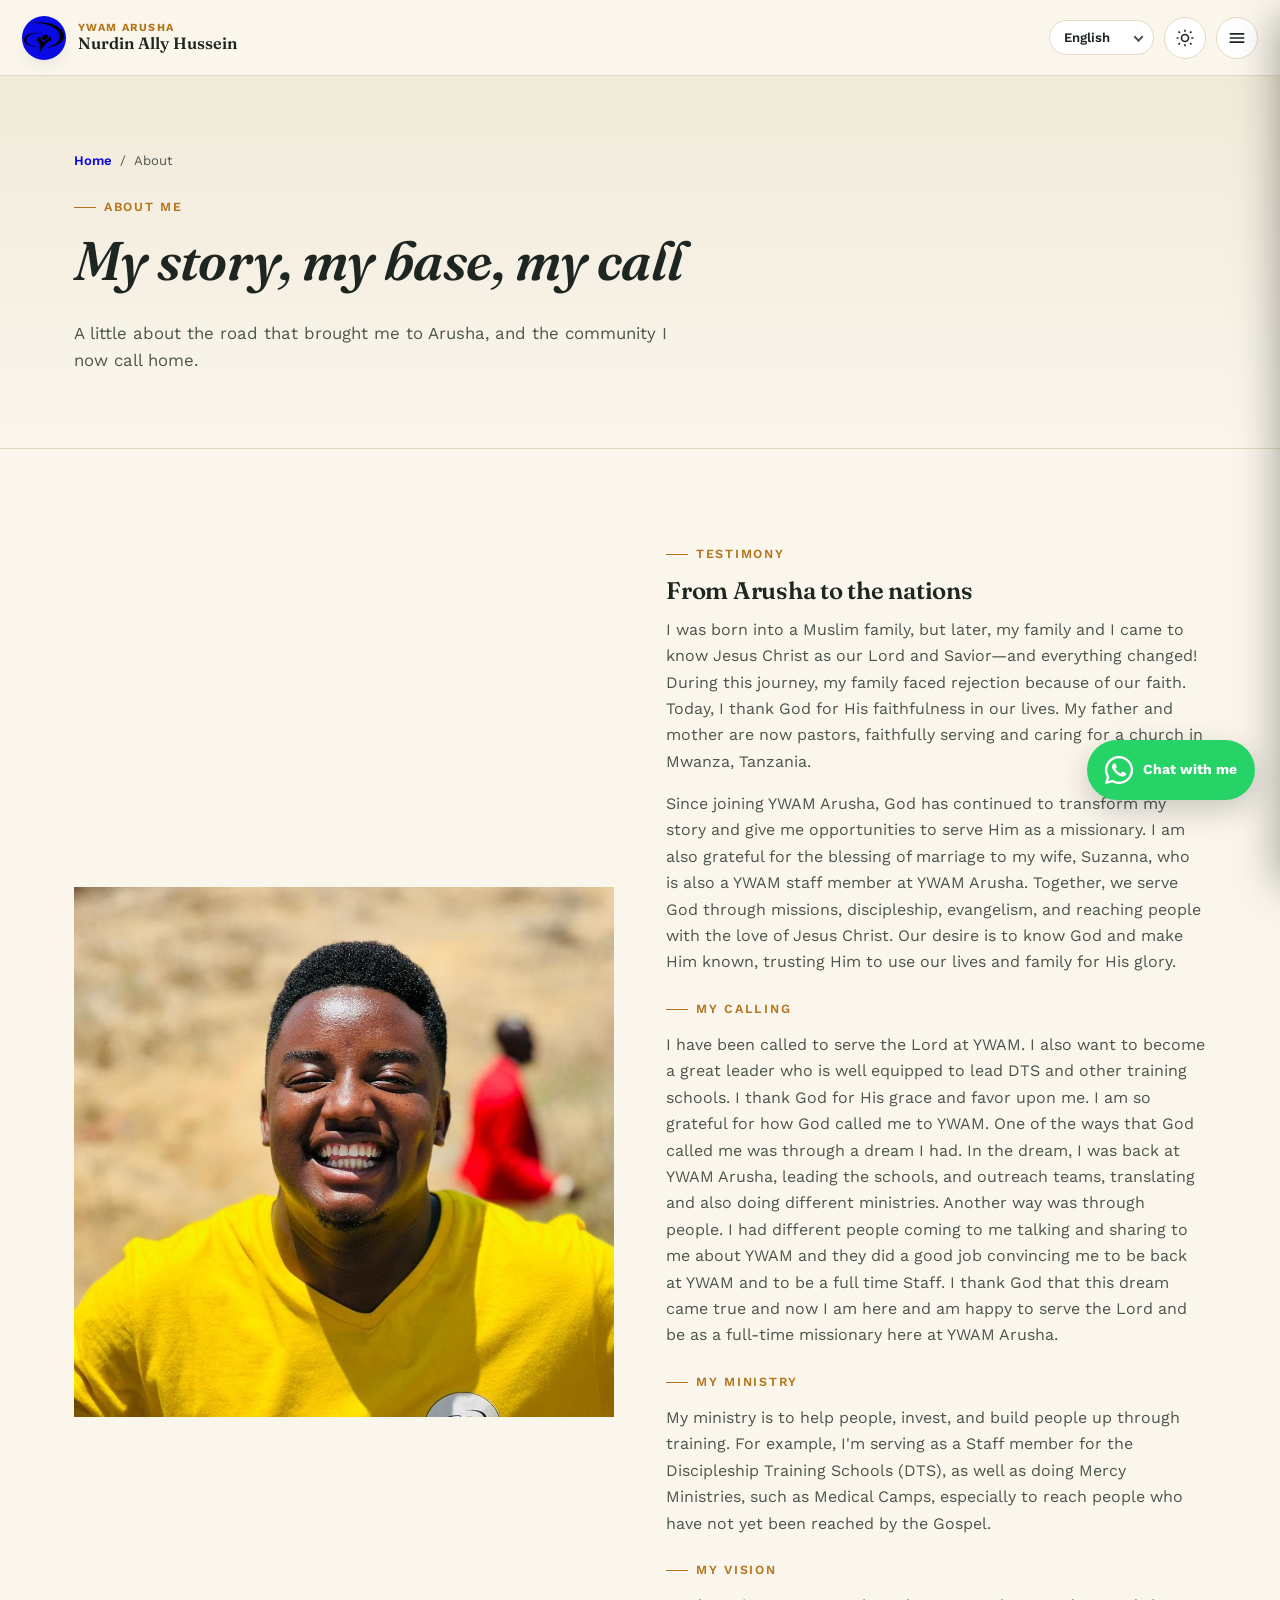
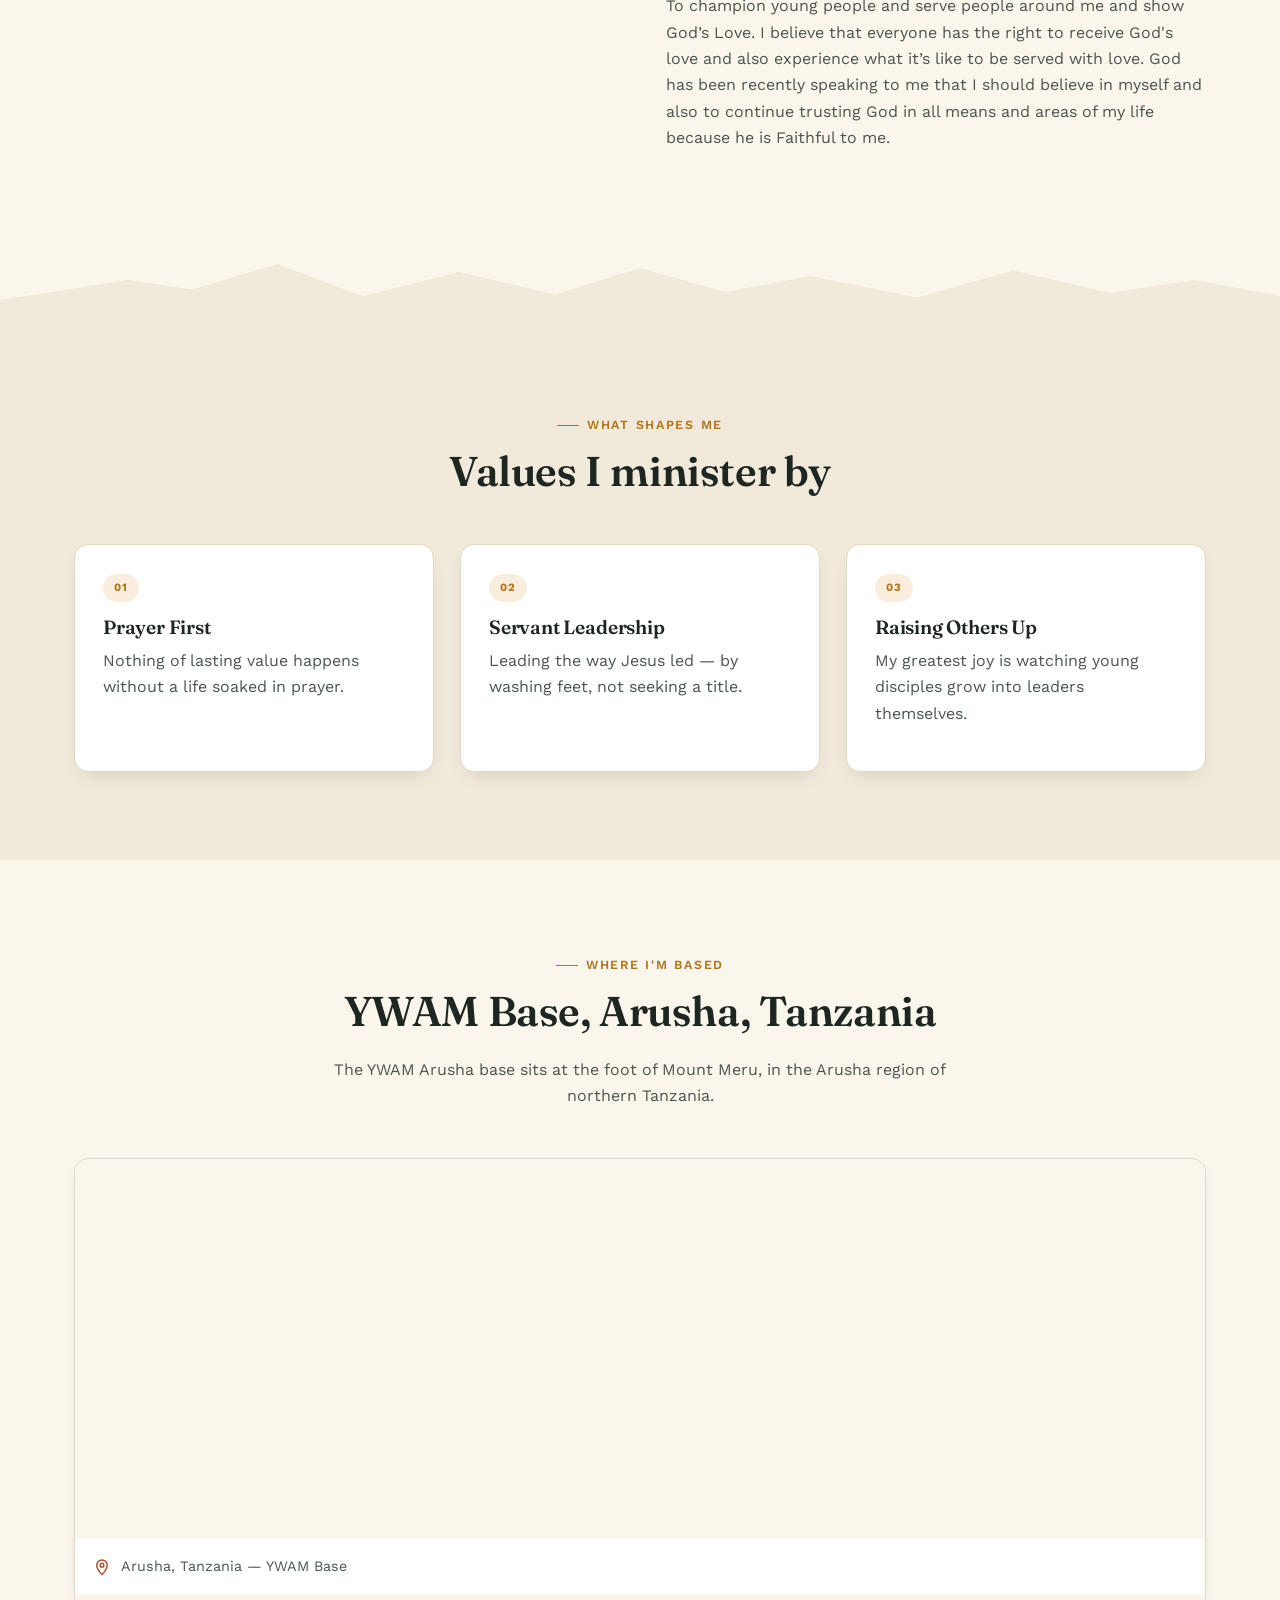
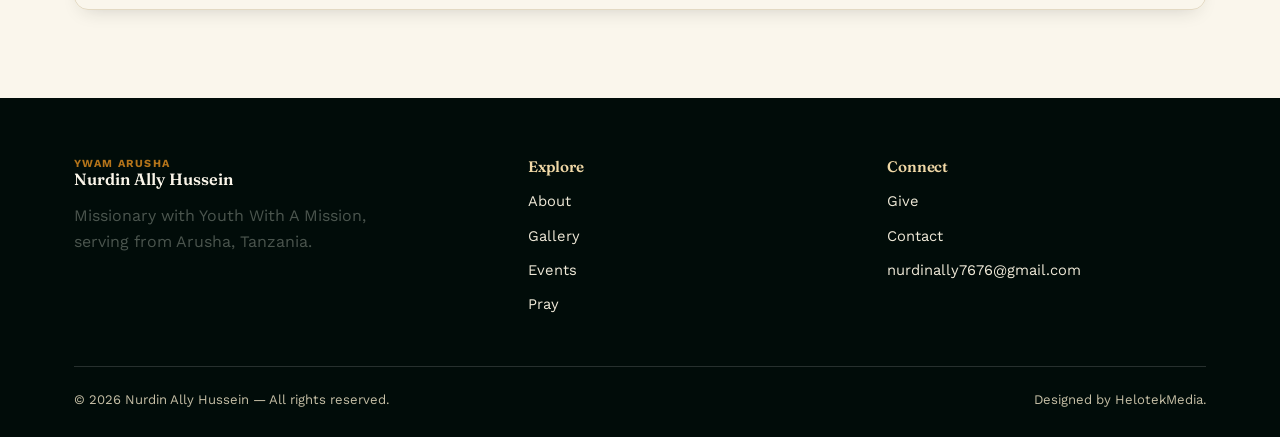
==== commit a79640e5: "Add files via upload" ====
--- a/about.html
+++ b/about.html
@@ -18,7 +18,7 @@
 <header class="topbar">
   <div class="topbar__brand">
    <div class="topbar__logo">
-    <img src="images/logo main.png" alt="YWAM Logo">
+    <img src="images/logo-main.png" alt="YWAM Logo">
 </div>
     <div class="topbar__brandtext">
       <span class="topbar__org" data-i18n="meta.org">YWAM Arusha</span>
@@ -92,7 +92,7 @@
        <div class="image-container">
 
     <img
-        src="images/nuru 1.jpg"
+        src="images/nuru-1.jpg"
         alt="Nurdin Ally Hussein"
         class="profile-image"
     >
@@ -102,12 +102,16 @@
       <div>
         <p class="eyebrow" data-i18n="about.bio.eyebrow">Testimony</p>
         <h2 data-i18n="about.bio.title">From Arusha to the nations</h2>
-        <p data-i18n="about.bio.p1">I was born into a Muslim family, but later, my family and I changed religion and we received Jesus Christ, and everything changed! When this happened, my family suffered rejection. Now they are all doing well. My father is actually a pastor now along with my mother and they are taking care of the church in Mwanza. Since joining YWAM Arusha, God changed my story. I thank God for the opportunity of serving and being a missionary here at YWAM Arusha!.</p>
+        <p data-i18n="about.bio.p1">I was born into a Muslim family, but later, my family and I came to know Jesus Christ as our Lord and Savior—and everything changed! During this journey, my family faced rejection because of our faith. Today, I thank God for His faithfulness in our lives. My father and mother are now pastors, faithfully serving and caring for a church in Mwanza, Tanzania.</p>
+        <p data-i18n="about.bio.p1b">Since joining YWAM Arusha, God has continued to transform my story and give me opportunities to serve Him as a missionary. I am also grateful for the blessing of marriage to my wife, Suzanna, who is also a YWAM staff member at YWAM Arusha. Together, we serve God through missions, discipleship, evangelism, and reaching people with the love of Jesus Christ. Our desire is to know God and make Him known, trusting Him to use our lives and family for His glory.</p>
         <p class="eyebrow" data-i18n="about.bio.eyebrow2">My Calling</p>
 
-        <p data-i18n="about.bio.p2">I have been called to serve the Lord at YWAM. I also want to become a great leader who is well equipped to lead DTS and other training schools. I thank God for his grace and favor upon me. I am so grateful for how God called me to YWAM. One of the ways that God called me was through a dream I had. In the dream, I was back at Ywam Arusha, leading the schools, and outreach teams, translating and also doing different ministries. Another way was through people. I had different people coming to me talking and sharing to me about YWAM and they did a good job convincing me to be back at YWAM and to be a full time Staff. I thank God that this dream came true and now I am here and am happy to serve the Lord and be as a fulltime Missionary here at Ywam Arusha</p>
+        <p data-i18n="about.bio.p2">I have been called to serve the Lord at YWAM. I also want to become a great leader who is well equipped to lead DTS and other training schools. I thank God for His grace and favor upon me. I am so grateful for how God called me to YWAM. One of the ways that God called me was through a dream I had. In the dream, I was back at YWAM Arusha, leading the schools, and outreach teams, translating and also doing different ministries. Another way was through people. I had different people coming to me talking and sharing to me about YWAM and they did a good job convincing me to be back at YWAM and to be a full time Staff. I thank God that this dream came true and now I am here and am happy to serve the Lord and be as a full-time missionary here at YWAM Arusha.</p>
          <p class="eyebrow" data-i18n="about.bio.eyebrow3">My Ministry</p>
         <p data-i18n="about.bio.p3">My ministry is to help people, invest, and build people up through training. For example, I'm serving as a Staff member for the Discipleship Training Schools (DTS), as well as doing Mercy Ministries, such as Medical Camps, especially to reach people who have not yet been reached by the Gospel.</p>
+
+         <p class="eyebrow" data-i18n="about.bio.eyebrow4">My Vision</p>
+        <p data-i18n="about.bio.p4">To champion young people and serve people around me and show God’s Love. I believe that everyone has the right to receive God's love and also experience what it’s like to be served with love. God has been recently speaking to me that I should believe in myself and also to continue trusting God in all means and areas of my life because he is Faithful to me.</p>
       </div>
     </div>
   </section>
@@ -188,7 +192,7 @@
         <ul>
           <li><a href="give.html" data-i18n="nav.give">Give</a></li>
           <li><a href="contact.html" data-i18n="nav.contact">Contact</a></li>
-          <li><a href="mailto:hello@nurdinallyhusin.org">nurdinally7676@gmail.com</a></li>
+          <li><a href="mailto:nurdinally7676@gmail.com">nurdinally7676@gmail.com</a></li>
         </ul>
       </div>
     </div>
--- a/css/style.css
+++ b/css/style.css
@@ -571,125 +571,6 @@
   margin-bottom:14px;
 }
 
-/* Gallery */
-/* Gallery */
-
-.gallery,
-.hidden-gallery {
-    display: grid;
-    grid-template-columns: repeat(auto-fill, minmax(280px, 1fr));
-    gap: 20px;
-    margin-top: 30px;
-}
-
-.hidden-gallery {
-    display: none;
-}
-
-.gallery__item {
-    overflow: hidden;
-    border-radius: 16px;
-    background: #f5f5f5;
-    min-height: 250px;
-}
-
-.gallery__item.wide {
-    grid-column: span 2;
-}
-
-.gallery__item img {
-    display: block;
-    width: 100%;
-    height: 300px;
-    object-fit: cover;
-    cursor: pointer;
-    transition: transform .3s ease;
-}
-
-.gallery__item img:hover {
-    transform: scale(1.05);
-}
-
-/* View more button */
-
-.gallery-btn {
-    text-align: center;
-    margin: 40px 0;
-}
-
-/* Links section */
-
-.gallery-links {
-    margin: 50px 0;
-    text-align: center;
-}
-
-.gallery-links h3 {
-    margin-bottom: 20px;
-}
-
-.gallery-links a {
-    display: block;
-    margin: 10px 0;
-    text-decoration: none;
-}
-
-/* Lightbox */
-
-.lightbox {
-    display: none;
-    position: fixed;
-    inset: 0;
-    background: rgba(0, 0, 0, .9);
-    z-index: 9999;
-}
-
-.lightbox img {
-    max-width: 90%;
-    max-height: 80%;
-    position: absolute;
-    top: 50%;
-    left: 50%;
-    transform: translate(-50%, -50%);
-}
-
-.close-lightbox {
-    position: absolute;
-    top: 20px;
-    right: 30px;
-    font-size: 40px;
-    color: white;
-    cursor: pointer;
-}
-
-#downloadImage {
-    position: absolute;
-    bottom: 30px;
-    left: 50%;
-    transform: translateX(-50%);
-    padding: 12px 24px;
-    background: white;
-    border-radius: 8px;
-    text-decoration: none;
-}
-
-/* Mobile */
-
-@media (max-width: 768px) {
-
-    .gallery,
-    .hidden-gallery {
-        grid-template-columns: 1fr;
-    }
-
-    .gallery__item.wide {
-        grid-column: span 1;
-    }
-
-    .gallery__item img {
-        height: 250px;
-    }
-}
 /* Events list */
 .event{
   display:flex;
@@ -863,7 +744,6 @@
 }
 @media (max-width: 720px){
   .topbar__org{ display:none; }
-  .gallery{ grid-template-columns:1fr 1fr; }
   .form-row{ grid-template-columns:1fr; }
   .footer-grid{ grid-template-columns:1fr; }
   .grid-3{ grid-template-columns:1fr; }
@@ -873,7 +753,6 @@
   .event__date{ width:66px; height:66px; }
 }
 @media (max-width: 480px){
-  .gallery{ grid-template-columns:1fr 1fr; }
   .container{ padding:0 18px; }
 }
 
@@ -881,70 +760,90 @@
   *{ animation-duration:.001ms !important; transition-duration:.001ms !important; }
   html{ scroll-behavior:auto; }
 }
-.hidden-gallery {
-  display: none;
-  margin-top: 20px;
-  grid-template-columns: repeat(auto-fill, minmax(280px, 1fr));
-  gap: 20px;
-}
-
-.gallery-btn {
-  text-align: center;
-  margin-top: 40px;
-}
-
-.gallery-links {
-  margin-top: 60px;
-  text-align: center;
-}
-
-.gallery-links a {
-  display: block;
-  margin: 12px 0;
-}
-
-.gallery__item img {
-  width: 100%;
-  height: 100%;
-  object-fit: cover;
-  cursor: pointer;
-}
-
-.lightbox {
-  display: none;
-  position: fixed;
-  inset: 0;
-  background: rgba(0, 0, 0, 0.9);
-  z-index: 9999;
-}
-
-.lightbox img {
-  max-width: 90%;
-  max-height: 80%;
-  position: absolute;
-  inset: 0;
-  margin: auto;
-}
-
-.close-lightbox {
-  position: absolute;
-  top: 20px;
-  right: 35px;
-  font-size: 40px;
-  color: white;
-  cursor: pointer;
-}
-
-#downloadImage {
-  position: absolute;
-  bottom: 40px;
-  left: 50%;
-  transform: translateX(-50%);
-  background: white;
-  padding: 12px 20px;
-  text-decoration: none;
-  border-radius: 8px;
-}
+
+/* =========================================================
+   Gallery + lightbox
+   ========================================================= */
+.gallery-filters{
+  display:flex; flex-wrap:wrap; gap:10px; justify-content:center; margin-bottom:28px;
+}
+.filter-btn{
+  font:inherit; font-size:.92rem; cursor:pointer;
+  padding:9px 18px; border-radius:999px;
+  border:1px solid var(--color-border); background:var(--color-surface); color:var(--color-ink);
+  transition:background .2s, color .2s, border-color .2s;
+}
+.filter-btn:hover{ border-color:var(--accent-gold); }
+.filter-btn.is-active{ background:var(--accent-gold); border-color:var(--accent-gold); color:#fff; }
+
+.gallery{ column-count:3; column-gap:16px; }
+.gallery__item{
+  break-inside:avoid; margin:0 0 16px; border-radius:14px; overflow:hidden;
+  background:var(--color-bg-soft); box-shadow:var(--shadow-card);
+}
+.gallery__item[hidden]{ display:none; }
+.gallery__btn{
+  display:block; width:100%; padding:0; border:0; background:none; cursor:zoom-in; position:relative;
+}
+.gallery__btn img{
+  display:block; width:100%; height:auto; transition:transform .35s ease;
+}
+.gallery__btn:hover img{ transform:scale(1.04); }
+.gallery__btn:focus-visible{ outline:3px solid var(--accent-gold); outline-offset:-3px; }
+.gallery__item{ position:relative; }
+
+.gallery-btn{ text-align:center; margin:36px 0 0; }
+.gallery-btn[hidden]{ display:none; }
+
+.gallery-links{ margin:60px 0 0; text-align:center; }
+.gallery-links h3{ margin-bottom:6px; }
+.gallery-links h4{ margin:0 0 18px; font-weight:400; color:var(--color-ink-soft); }
+.gallery-links a{ display:block; margin:10px 0; text-decoration:none; }
+
+.lightbox{
+  position:fixed; inset:0; z-index:9999;
+  background:rgba(8,10,10,.94);
+  display:none; align-items:center; justify-content:center;
+}
+.lightbox.is-open{ display:flex; }
+.lb-stage{ margin:0; max-width:100vw; padding:0 64px; display:flex; align-items:center; justify-content:center; }
+.lb-stage img{
+  max-width:min(92vw,1400px); max-height:80vh; object-fit:contain;
+  border-radius:8px; box-shadow:0 20px 60px rgba(0,0,0,.6);
+  user-select:none; -webkit-user-drag:none;
+}
+.lb-close,.lb-nav{
+  position:absolute; border:0; cursor:pointer; color:#fff;
+  background:rgba(255,255,255,.14); backdrop-filter:blur(4px);
+  width:46px; height:46px; border-radius:50%; font-size:22px; line-height:1;
+  display:flex; align-items:center; justify-content:center;
+  transition:background .2s;
+}
+.lb-close:hover,.lb-nav:hover{ background:rgba(255,255,255,.28); }
+.lb-close{ top:16px; right:16px; font-size:30px; }
+.lb-nav{ top:50%; transform:translateY(-50%); }
+.lb-prev{ left:14px; }
+.lb-next{ right:14px; }
+.lb-bar{
+  position:absolute; left:0; right:0; bottom:18px;
+  display:flex; align-items:center; justify-content:center; gap:20px; color:#fff; font-size:.95rem;
+}
+#downloadImage{
+  background:#fff; color:#111; padding:9px 18px; border-radius:8px; text-decoration:none; font-weight:500;
+}
+body.lb-lock{ overflow:hidden; }
+
+@media (max-width: 920px){ .gallery{ column-count:2; } }
+@media (max-width: 560px){
+  .gallery{ column-gap:10px; }
+  .gallery__item{ margin-bottom:10px; border-radius:10px; }
+  .lb-stage{ padding:0 8px; }
+  .lb-stage img{ max-width:96vw; max-height:74vh; }
+  .lb-nav{ width:40px; height:40px; top:auto; bottom:14px; transform:none; }
+  .lb-prev{ left:14px; } .lb-next{ right:14px; }
+  .lb-bar{ bottom:20px; }
+}
+
 .whatsapp-float {
     position: fixed;
     right: 25px;
@@ -1005,4 +904,8 @@
     .whatsapp-float i {
         font-size: 34px;
     }
-}+}
+/* hide floating chat buttons while the photo viewer is open */
+body.lb-lock .whatsapp-float,
+body.lb-lock #chatbase-bubble-button,
+body.lb-lock #chatbase-message-bubbles{ display:none !important; }
